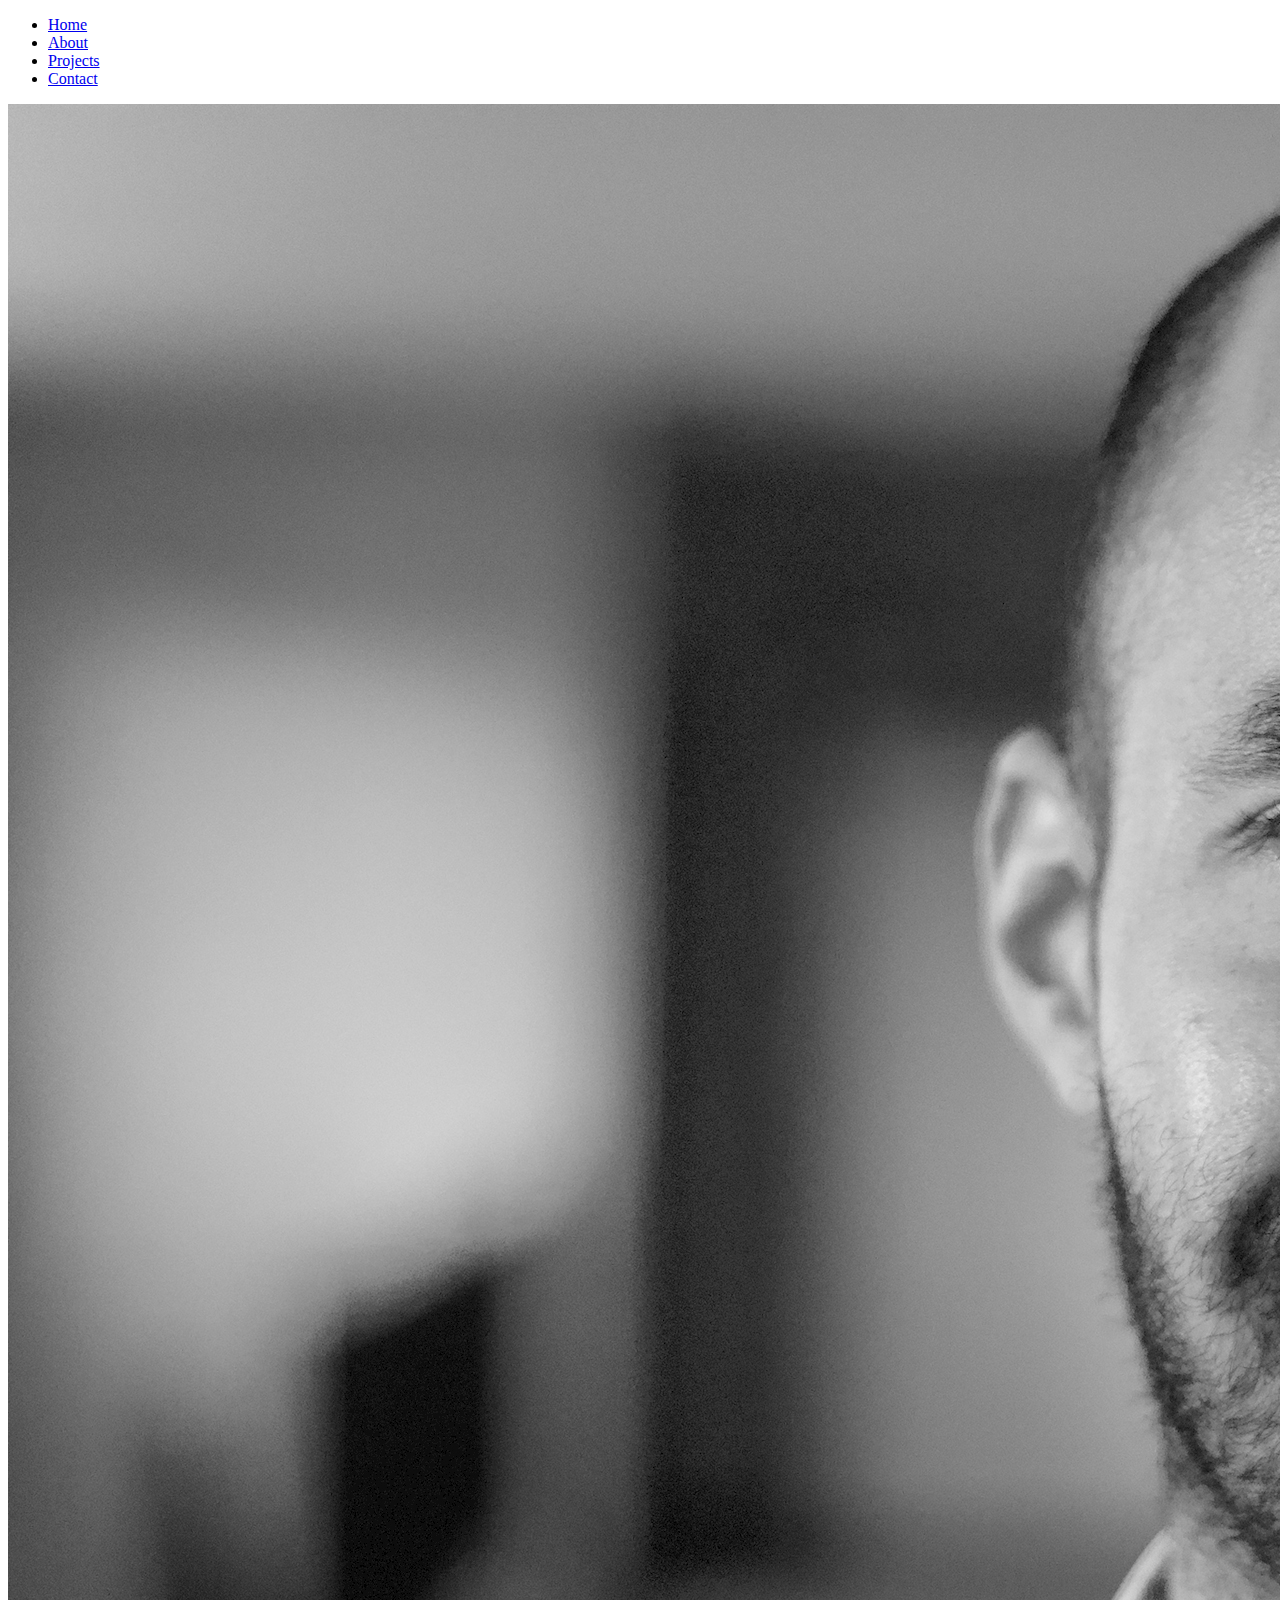
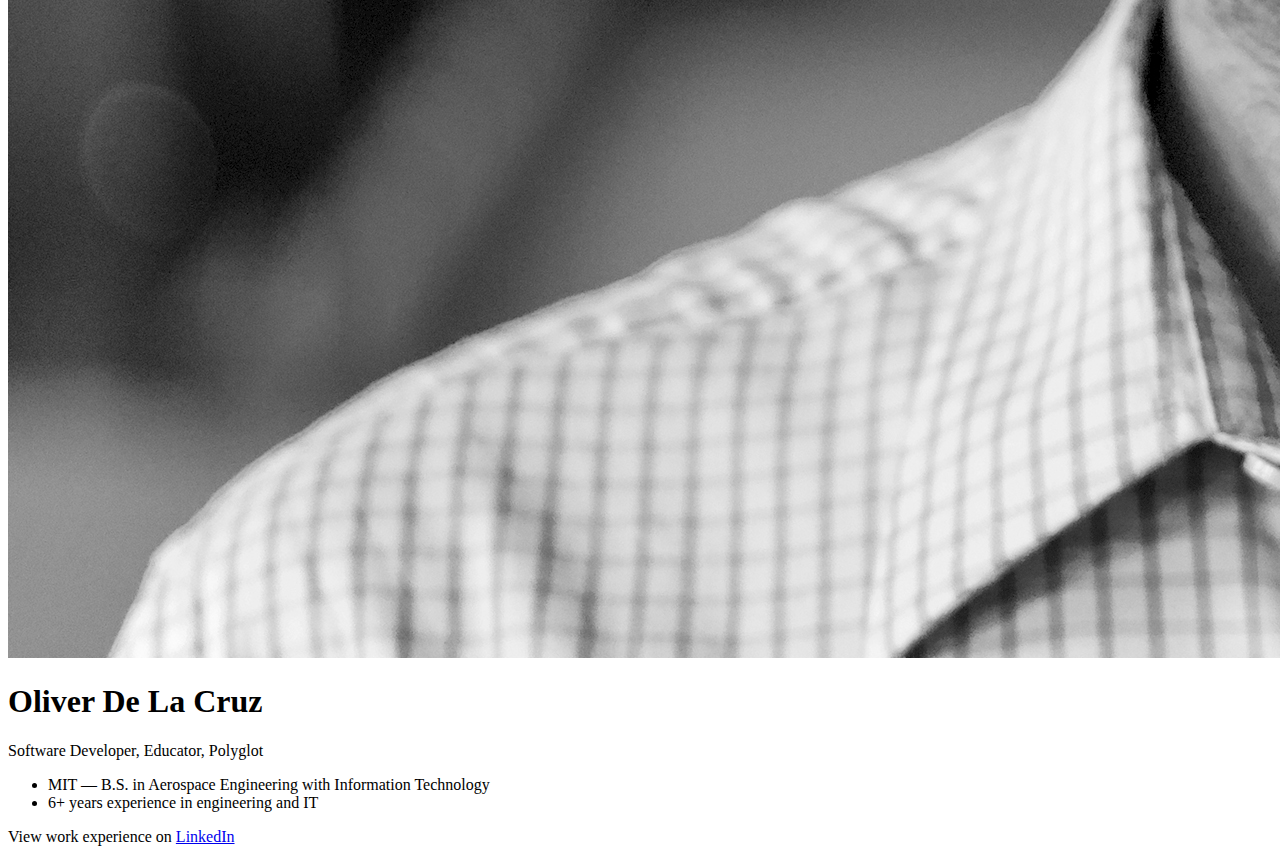
==== index.html @ 13d55df6 "First commit" ====
<!DOCTYPE html>
<html lang="en-US">
<head>
    <meta charset="UTF-8">
    <meta http-equiv="X-UA-Compatible" content="IE=edge">
    <meta name="viewport" content="width=device-width, initial-scale=1.0">
    <link rel="preconnect" href="https://fonts.googleapis.com">
    <link rel="preconnect" href="https://fonts.gstatic.com" crossorigin>
    <link href="https://fonts.googleapis.com/css2?family=DM+Sans:ital,wght@0,400;0,500;0,700;1,400;1,500;1,700&display=swap" rel="stylesheet">
    <link rel="stylesheet" href="./resources/css/style-1.css">
    <title>Oliver De La Cruz</title>
</head>
<body>
    <header>
        <nav>
            <ul>
                <li><a href="./index.html">Home</a></li>
                <li><a href="./about.html">About</a></li>
                <li><a href="./projects.html">Projects</a></li>
                <li><a href="./contact.html">Contact</a></li>
            </ul>
        </nav>
    </header>
    <main>
        <img src="./resources/images/oli-headshot-professional- 2point7MB.jpg" alt="image of Oliver De La Cruz">
        <div>
            <h1>Oliver De La Cruz</h1>
            <p>Software Developer, Educator, Polyglot</p>
            <ul>
                <li>MIT — B.S. in Aerospace Engineering with Information Technology </li>
                <li>6+ years experience in engineering and IT</li>
            </ul>
            <p>View work experience on <a href="https://www.linkedin.com/in/odlcm/">LinkedIn</a></p>
        </div>
    </main>
</body>
</html>
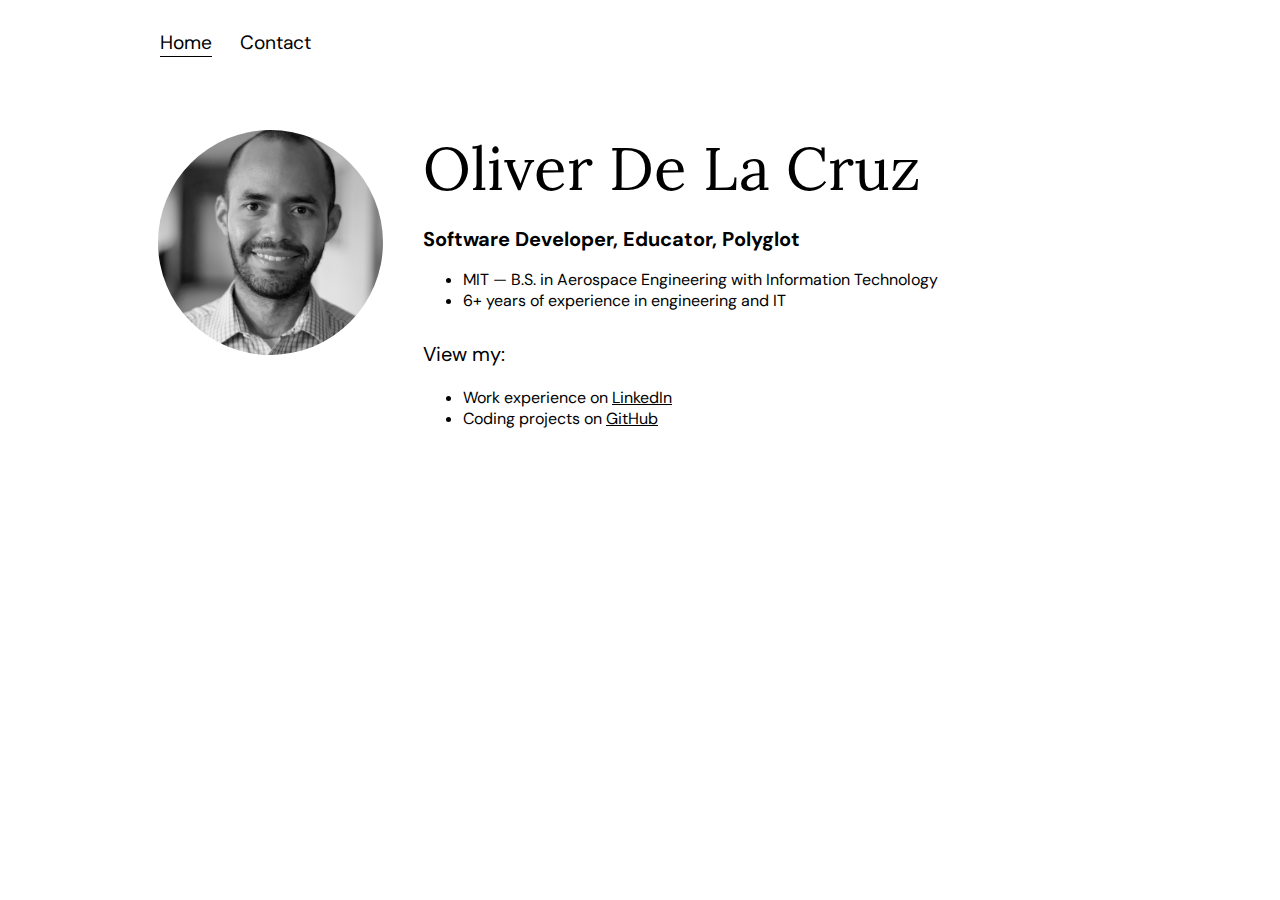
==== commit 595ce6d6: "Added JavaScript interactivity" ====
--- a/index.html
+++ b/index.html
@@ -6,32 +6,43 @@
     <meta name="viewport" content="width=device-width, initial-scale=1.0">
     <link rel="preconnect" href="https://fonts.googleapis.com">
     <link rel="preconnect" href="https://fonts.gstatic.com" crossorigin>
-    <link href="https://fonts.googleapis.com/css2?family=DM+Sans:ital,wght@0,400;0,500;0,700;1,400;1,500;1,700&display=swap" rel="stylesheet">
+    <link href="https://fonts.googleapis.com/css2?family=DM+Sans:ital,wght@0,400;0,500;0,700;1,400;1,500;1,700&family=Lora:ital,wght@0,400;0,500;0,600;0,700;1,400;1,500;1,600;1,700&display=swap" rel="stylesheet">
     <link rel="stylesheet" href="./resources/css/style-1.css">
     <title>Oliver De La Cruz</title>
+    
 </head>
 <body>
     <header>
         <nav>
-            <ul>
-                <li><a href="./index.html">Home</a></li>
-                <li><a href="./about.html">About</a></li>
-                <li><a href="./projects.html">Projects</a></li>
-                <li><a href="./contact.html">Contact</a></li>
+            <ul id="nav-menu">
+                <li><a id="nav-link" href="./index.html">Home</a></li>
+                <!-- <li><a href="./about.html">About</a></li>
+                <li><a href="./projects.html">Projects</a></li> -->
+                <li><a id="nav-link" href="./contact.html">Contact</a></li>
             </ul>
         </nav>
     </header>
-    <main>
-        <img src="./resources/images/oli-headshot-professional- 2point7MB.jpg" alt="image of Oliver De La Cruz">
-        <div>
+
+    <main class="container">
+        <div class="profile-image" >
+            <img src="./resources/images/oli-headshot-professional- 2point7MB.jpg" alt="image of Oliver De La Cruz">
+        </div>
+        <div class="bio">
             <h1>Oliver De La Cruz</h1>
-            <p>Software Developer, Educator, Polyglot</p>
+            <h2>Software Developer, Educator, Polyglot</h2>
             <ul>
                 <li>MIT — B.S. in Aerospace Engineering with Information Technology </li>
-                <li>6+ years experience in engineering and IT</li>
+                <li>6+ years of experience in engineering and IT</li>
             </ul>
-            <p>View work experience on <a href="https://www.linkedin.com/in/odlcm/">LinkedIn</a></p>
+            <p id="view-my">View my:</p>
+            <ul>
+                <li>Work experience on <a target="_blank" href="https://www.linkedin.com/in/odlcm/">LinkedIn</a></li>
+                <li>Coding projects on <a target="_blank" href="https://github.com/oliverdelacruzm/">GitHub</a></li>
+            </ul>
+            
+
         </div>
     </main>
+    <script src="./resources/js/main.js"></script>
 </body>
 </html>--- a/resources/css/style-1.css
+++ b/resources/css/style-1.css
@@ -0,0 +1,88 @@
+* {
+    font-family: 'DM Sans', sans-serif;
+}
+
+h1 {
+    font-family: 'Lora', sans-serif;
+    font-size: 60px;
+    font-weight: 400;
+    margin-top: 0px;
+    margin-bottom: 20px;
+}
+
+h2 {
+    font-weight: 400px;
+    font-size: 20px;
+}
+
+#nav-menu {
+    list-style: none;
+    margin-top: 30px;
+    margin-left: 100px;
+
+}
+
+#nav-menu li {
+    display: inline-block;
+    font-size: 1.2rem;
+    margin: 0px .75rem;
+    text-decoration: none;
+}
+
+#nav-menu li a {
+    text-decoration: none;
+    color: black;
+}
+
+.bio ul li a {
+    color: black;
+}
+
+#nav-menu li a:visited {
+    text-decoration: none;
+}
+
+.container {
+    display: grid;
+    grid-template-columns: 1fr 4.7fr;
+    gap: 20px;
+    margin-left: 100px;
+    margin-top: 75px;
+    
+
+
+    /* display: flex;
+    align-items: center;
+    margin: 70px auto; */
+}
+
+.profile-image {
+    text-align: left;
+    /* background-color: grey; */
+
+    /* flex: 1;
+    float: left; */
+
+}
+
+.profile-image img {
+    border-radius: 50%;
+    width: 225px;
+    height: 225px;
+    object-fit: cover;
+    margin-left: 50px;
+    /* justify-self: end; */
+
+    /* transform: translateX(-5%); */
+}
+
+.bio {
+    /* background-color: yellow; */
+    margin-left: 20px;
+}
+
+#view-my {
+    font-weight: 400px;
+    font-size: 20px;
+    margin-top: 30px;
+}
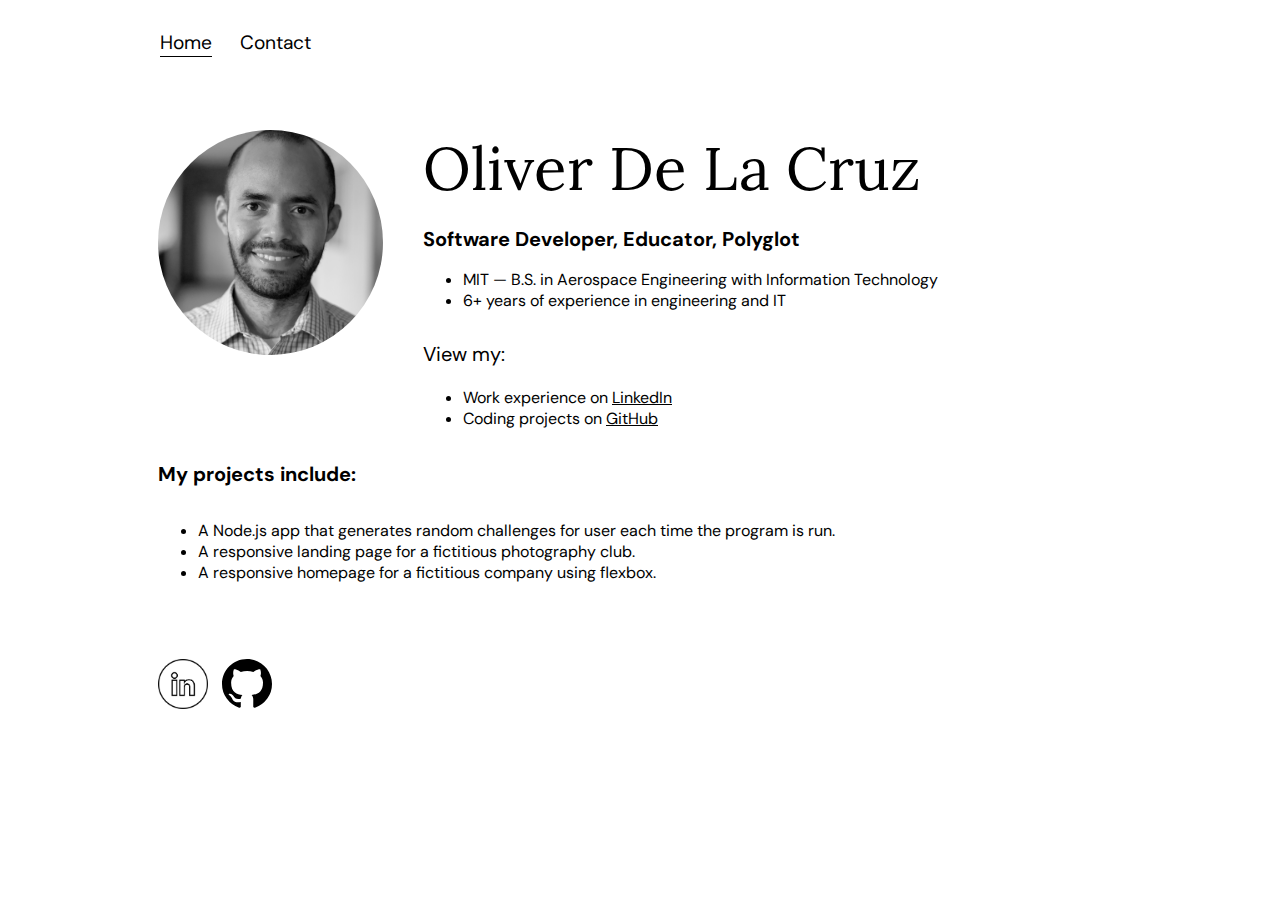
==== commit 3748b9b2: "Add projects section, icons, animation, responsiveness" ====
--- a/index.html
+++ b/index.html
@@ -13,6 +13,7 @@
 </head>
 <body>
     <header>
+        <!-- Navigation -->
         <nav>
             <ul id="nav-menu">
                 <li><a id="nav-link" href="./index.html">Home</a></li>
@@ -23,26 +24,52 @@
         </nav>
     </header>
 
-    <main class="container">
-        <div class="profile-image" >
-            <img src="./resources/images/oli-headshot-professional- 2point7MB.jpg" alt="image of Oliver De La Cruz">
-        </div>
-        <div class="bio">
-            <h1>Oliver De La Cruz</h1>
-            <h2>Software Developer, Educator, Polyglot</h2>
+
+    <main>
+        <div class="container">
+            <!---Self Image-->
+            <div class="profile-image" >
+                <img src="./resources/images/oli-headshot-professional- 2point7MB.jpg" alt="image of Oliver De La Cruz">
+            </div>
+
+            <!--Biographical Information-->
+            <div class="bio">
+                <h1>Oliver De La Cruz</h1>
+                <h2>Software Developer, Educator, Polyglot</h2>
+                <ul>
+                    <li>MIT — B.S. in Aerospace Engineering with Information Technology </li>
+                    <li>6+ years of experience in engineering and IT</li>
+                </ul>
+                <p id="view-my">View my:</p>
+                <ul>
+                    <li>Work experience on <a target="_blank" href="https://www.linkedin.com/in/odlcm/">LinkedIn</a></li>
+                    <li>Coding projects on <a target="_blank" href="https://github.com/oliverdelacruzm/">GitHub</a></li>
+                </ul>
+            </div>
+        </div> 
+
+        <!--About Projects-->
+        <div class="about-projects">
+            <h2>My projects include:</h2>
             <ul>
-                <li>MIT — B.S. in Aerospace Engineering with Information Technology </li>
-                <li>6+ years of experience in engineering and IT</li>
+                <li>A Node.js app that generates random challenges for user each time the program is run.</li>
+                <li>A responsive landing page for a fictitious photography club.</li>
+                <li>A responsive homepage for a fictitious company using flexbox.</li>
             </ul>
-            <p id="view-my">View my:</p>
-            <ul>
-                <li>Work experience on <a target="_blank" href="https://www.linkedin.com/in/odlcm/">LinkedIn</a></li>
-                <li>Coding projects on <a target="_blank" href="https://github.com/oliverdelacruzm/">GitHub</a></li>
-            </ul>
-            
-
         </div>
     </main>
+
+    <footer>
+       <a href="https://www.linkedin.com/in/odlcm/" target="_blank"><img class="linked-in-icon" src="./resources/images/linked-in-social-icon.png" alt=""></a>
+       <a href="https://github.com/oliverdelacruzm/" target="_blank">
+            <svg class="github-icon" xmlns="http://www.w3.org/2000/svg" viewBox="0 0 16 16" width="50" height="50">
+                <path d="M8 0c4.42 0 8 3.58 8 8a8.013 8.013 0 0 1-5.45 7.59c-.4.08-.55-.17-.55-.38 0-.27.01-1.13.01-2.2 0-.75-.25-1.23-.54-1.48 1.78-.2 3.65-.88 3.65-3.95 0-.88-.31-1.59-.82-2.15.08-.2.36-1.02-.08-2.12 0 0-.67-.22-2.2.82-.64-.18-1.32-.27-2-.27-.68 0-1.36.09-2 .27-1.53-1.03-2.2-.82-2.2-.82-.44 1.1-.16 1.92-.08 2.12-.51.56-.82 1.28-.82 2.15 0 3.06 1.86 3.75 3.64 3.95-.23.2-.44.55-.51 1.07-.46.21-1.61.55-2.33-.66-.15-.24-.6-.83-1.23-.82-.67.01-.27.38.01.53.34.19.73.9.82 1.13.16.45.68 1.31 2.69.94 0 .67.01 1.3.01 1.49 0 .21-.15.45-.55.38A7.995 7.995 0 0 1 0 8c0-4.42 3.58-8 8-8Z">
+                </path>
+            </svg>
+        </a>
+    </footer>
+
+    <!--JavaScript Code-->
     <script src="./resources/js/main.js"></script>
 </body>
 </html>--- a/resources/css/style-1.css
+++ b/resources/css/style-1.css
@@ -1,3 +1,4 @@
+/* General properties */
 * {
     font-family: 'DM Sans', sans-serif;
 }
@@ -15,11 +16,11 @@
     font-size: 20px;
 }
 
+/* Navigation Menu */
 #nav-menu {
     list-style: none;
     margin-top: 30px;
     margin-left: 100px;
-
 }
 
 #nav-menu li {
@@ -34,35 +35,29 @@
     color: black;
 }
 
-.bio ul li a {
-    color: black;
-}
-
 #nav-menu li a:visited {
     text-decoration: none;
 }
 
+/* Main parent container*/
 .container {
     display: grid;
     grid-template-columns: 1fr 4.7fr;
     gap: 20px;
     margin-left: 100px;
     margin-top: 75px;
-    
-
-
     /* display: flex;
     align-items: center;
     margin: 70px auto; */
-}
-
+    /* background-color: blueviolet; */
+}
+
+/* Profile Image */
 .profile-image {
     text-align: left;
-    /* background-color: grey; */
-
+    /* background-color: grey;  */
     /* flex: 1;
     float: left; */
-
 }
 
 .profile-image img {
@@ -72,8 +67,13 @@
     object-fit: cover;
     margin-left: 50px;
     /* justify-self: end; */
-
     /* transform: translateX(-5%); */
+}
+
+
+/* Bio section */
+.bio ul li a {
+    color: black;
 }
 
 .bio {
@@ -86,3 +86,132 @@
     font-size: 20px;
     margin-top: 30px;
 }
+
+/*About Projects Section*/
+.about-projects {
+    margin-left: 150px;
+    display: grid;
+    grid-template-columns: 1fr;
+    /* background-color: aqua; */
+}
+
+/* Footer */
+footer {
+    margin-top: 60px; 
+}
+
+.linked-in-icon {
+    width: 50px;
+    height: auto;
+    margin-left: 150px;
+}
+
+.github-icon {
+   margin-left: 10px;
+}
+  
+/* CSS code for LinkedIn and GitHub icon animations */
+.linked-in-icon,
+.github-icon {
+  transition: transform 0.2s ease-in-out;
+   /* width: 50px;
+  height: 50px; */
+}
+
+.linked-in-icon:hover,
+.github-icon:hover {
+  transform: scale(1.1);
+  animation: pulse 1s infinite;
+}
+
+@keyframes pulse {
+  0% {
+    transform: scale(1);
+  }
+  50% {
+    transform: scale(1.2);
+  }
+  100% {
+    transform: scale(1);
+  }
+}
+
+  
+/* Media Query: Tablet appearance */
+@media only screen and (max-width: 656px) and (min-width: 391px) {
+
+    h1 {
+        font-size: 50px;
+    }
+    
+    h2 {
+        font-size: 20px;
+    }
+
+    #nav-menu {
+        list-style: none;
+        margin-top: 30px;
+        margin-left: 10px;
+    }
+
+    .container {
+        margin-left: 50px;
+        margin-right: 30px;
+        grid-template-columns: 1fr;
+    }
+
+    .bio {
+        margin-left: 10px;
+    }
+
+    .profile-image img {
+        width: 175px;
+        height: 175px;
+        margin-left: 0px;
+    }
+
+}
+
+/* Media Query: Cell phone appearance */
+@media only screen and (max-width: 390px) {
+
+    h1 {
+        font-size: 40px;
+    }
+    
+    h2 {
+        font-size: 20px;
+    }
+
+    #nav-menu {
+        list-style: none;
+        margin-top: 30px;
+        margin-left: 10px;
+    }
+
+    .container {
+        margin-left: 50px;
+        margin-right: 30px;
+        grid-template-columns: 1fr;
+        text-align: center;
+    }
+
+    .profile-image {
+        text-align: center;
+        /* background-color: grey; */
+        /* flex: 1;
+        float: left; */
+    }
+
+    .profile-image img {
+        width: 175px;
+        height: 175px;
+        margin-left: 0px;
+    }
+
+    .bio {
+        margin-left: 10px;
+        margin-top: 20px;
+        text-align: left;
+    }
+}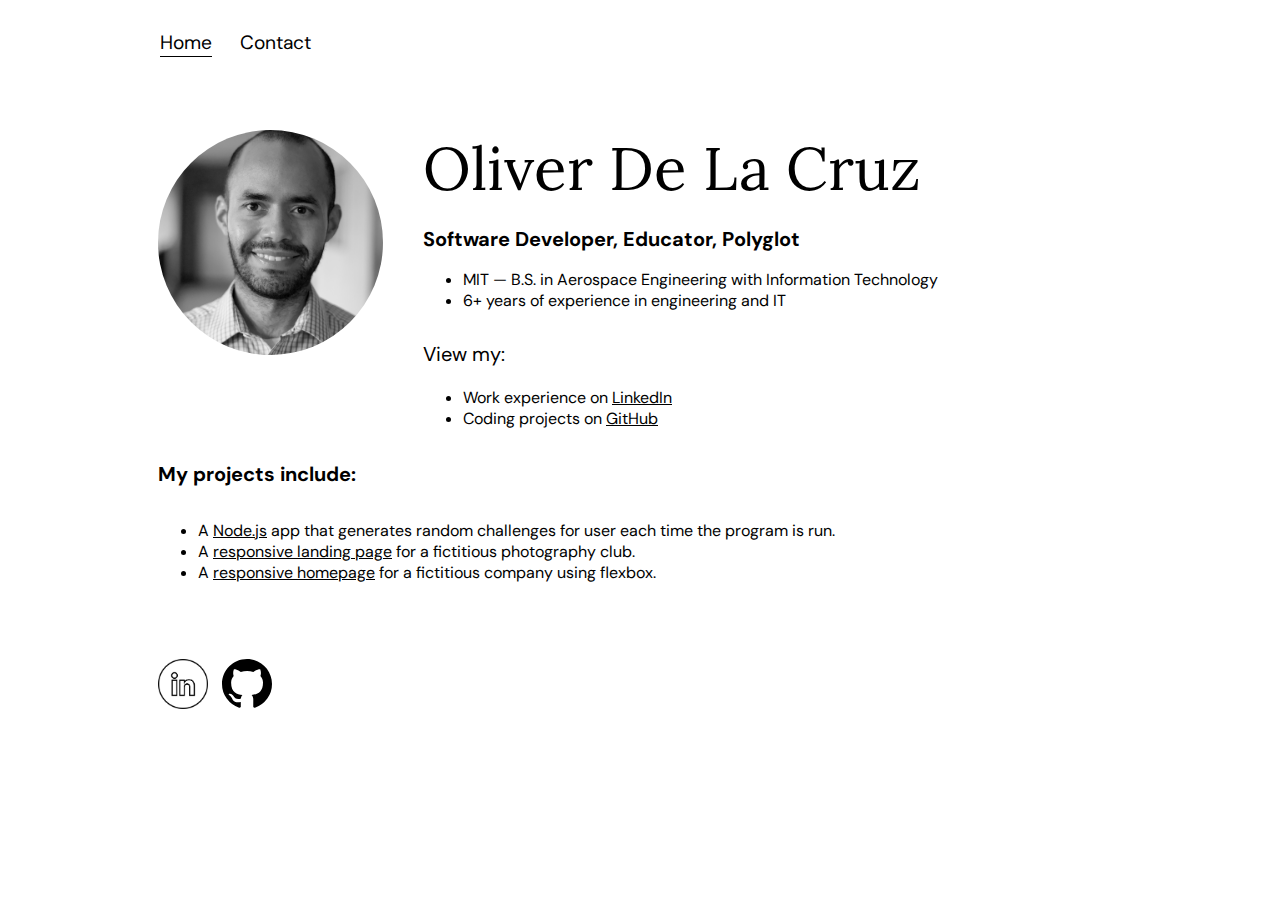
==== commit 3fccc01c: "Adjust media queries, add links for projects" ====
--- a/index.html
+++ b/index.html
@@ -52,9 +52,9 @@
         <div class="about-projects">
             <h2>My projects include:</h2>
             <ul>
-                <li>A Node.js app that generates random challenges for user each time the program is run.</li>
-                <li>A responsive landing page for a fictitious photography club.</li>
-                <li>A responsive homepage for a fictitious company using flexbox.</li>
+                <li>A <a target="_blank" href="https://github.com/oliverdelacruzm/JavaScript-Randomized-Message-Generator">Node.js</a> app that generates random challenges for user each time the program is run.</li>
+                <li>A <a target="_blank" href="https://github.com/oliverdelacruzm/Responsive-Club-Webpage">responsive landing page</a> for a fictitious photography club.</li>
+                <li>A <a target="_blank" href="https://github.com/oliverdelacruzm/Responsive-Company-Page-Using-Flexboxgit ">responsive homepage</a> for a fictitious company using flexbox.</li>
             </ul>
         </div>
     </main>
--- a/resources/css/style-1.css
+++ b/resources/css/style-1.css
@@ -95,10 +95,15 @@
     /* background-color: aqua; */
 }
 
+.about-projects ul li a {
+    color: black;
+}
+
 /* Footer */
 footer {
     margin-top: 60px; 
 }
+
 
 .linked-in-icon {
     width: 50px;
@@ -136,9 +141,9 @@
   }
 }
 
-  
 /* Media Query: Tablet appearance */
-@media only screen and (max-width: 656px) and (min-width: 391px) {
+/* Changed max-width from 656px to 926px*/
+@media only screen and (max-width: 926px) and (min-width: 391px) {
 
     h1 {
         font-size: 50px;
@@ -168,6 +173,17 @@
         width: 175px;
         height: 175px;
         margin-left: 0px;
+    }
+
+    .about-projects {
+        margin-left: 60px;
+        /* display: grid;
+        grid-template-columns: 1fr;
+        background-color: aqua; */
+    }
+
+    footer {
+        margin-left: -90px; 
     }
 
 }
@@ -198,9 +214,6 @@
 
     .profile-image {
         text-align: center;
-        /* background-color: grey; */
-        /* flex: 1;
-        float: left; */
     }
 
     .profile-image img {
@@ -214,4 +227,14 @@
         margin-top: 20px;
         text-align: left;
     }
+
+     .about-projects {
+        margin-left: 60px;
+    }
+
+    footer {
+        margin-left: -90px; 
+        margin-top: 50px;
+    }
+
 }